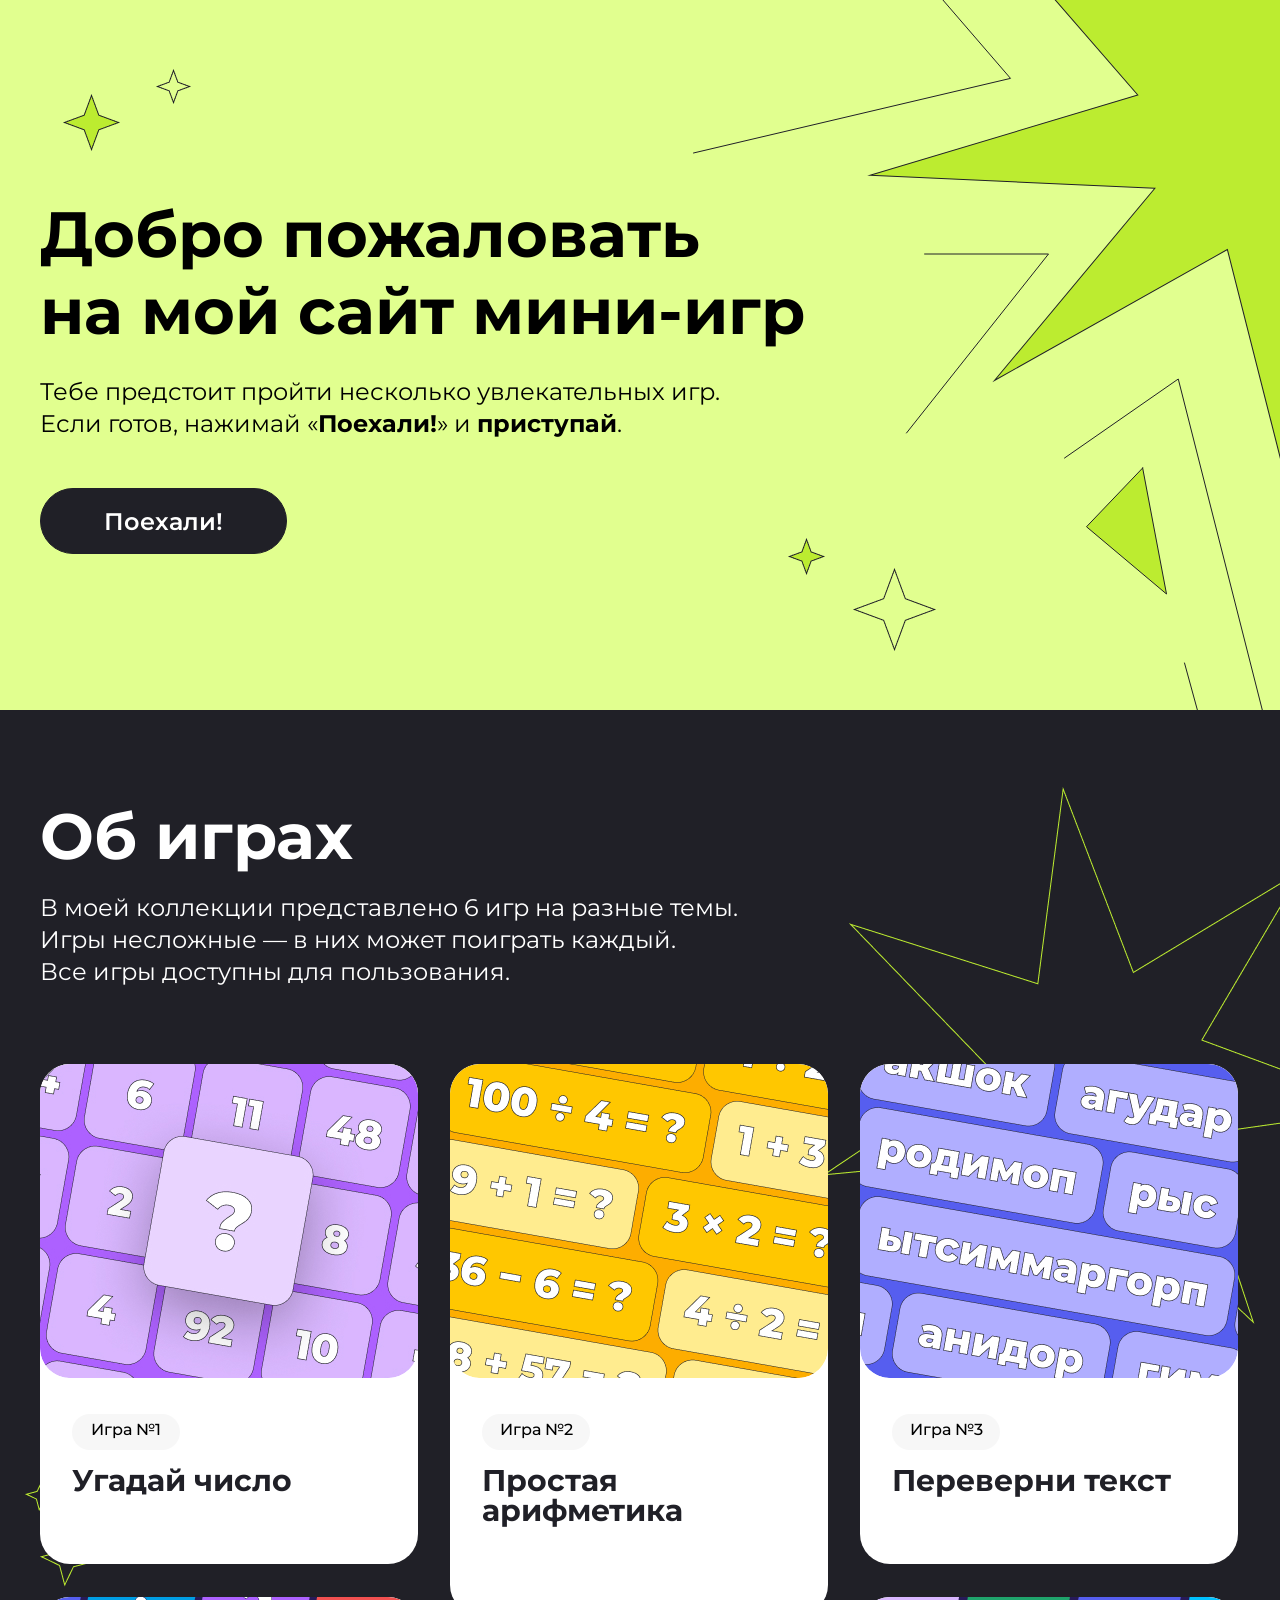
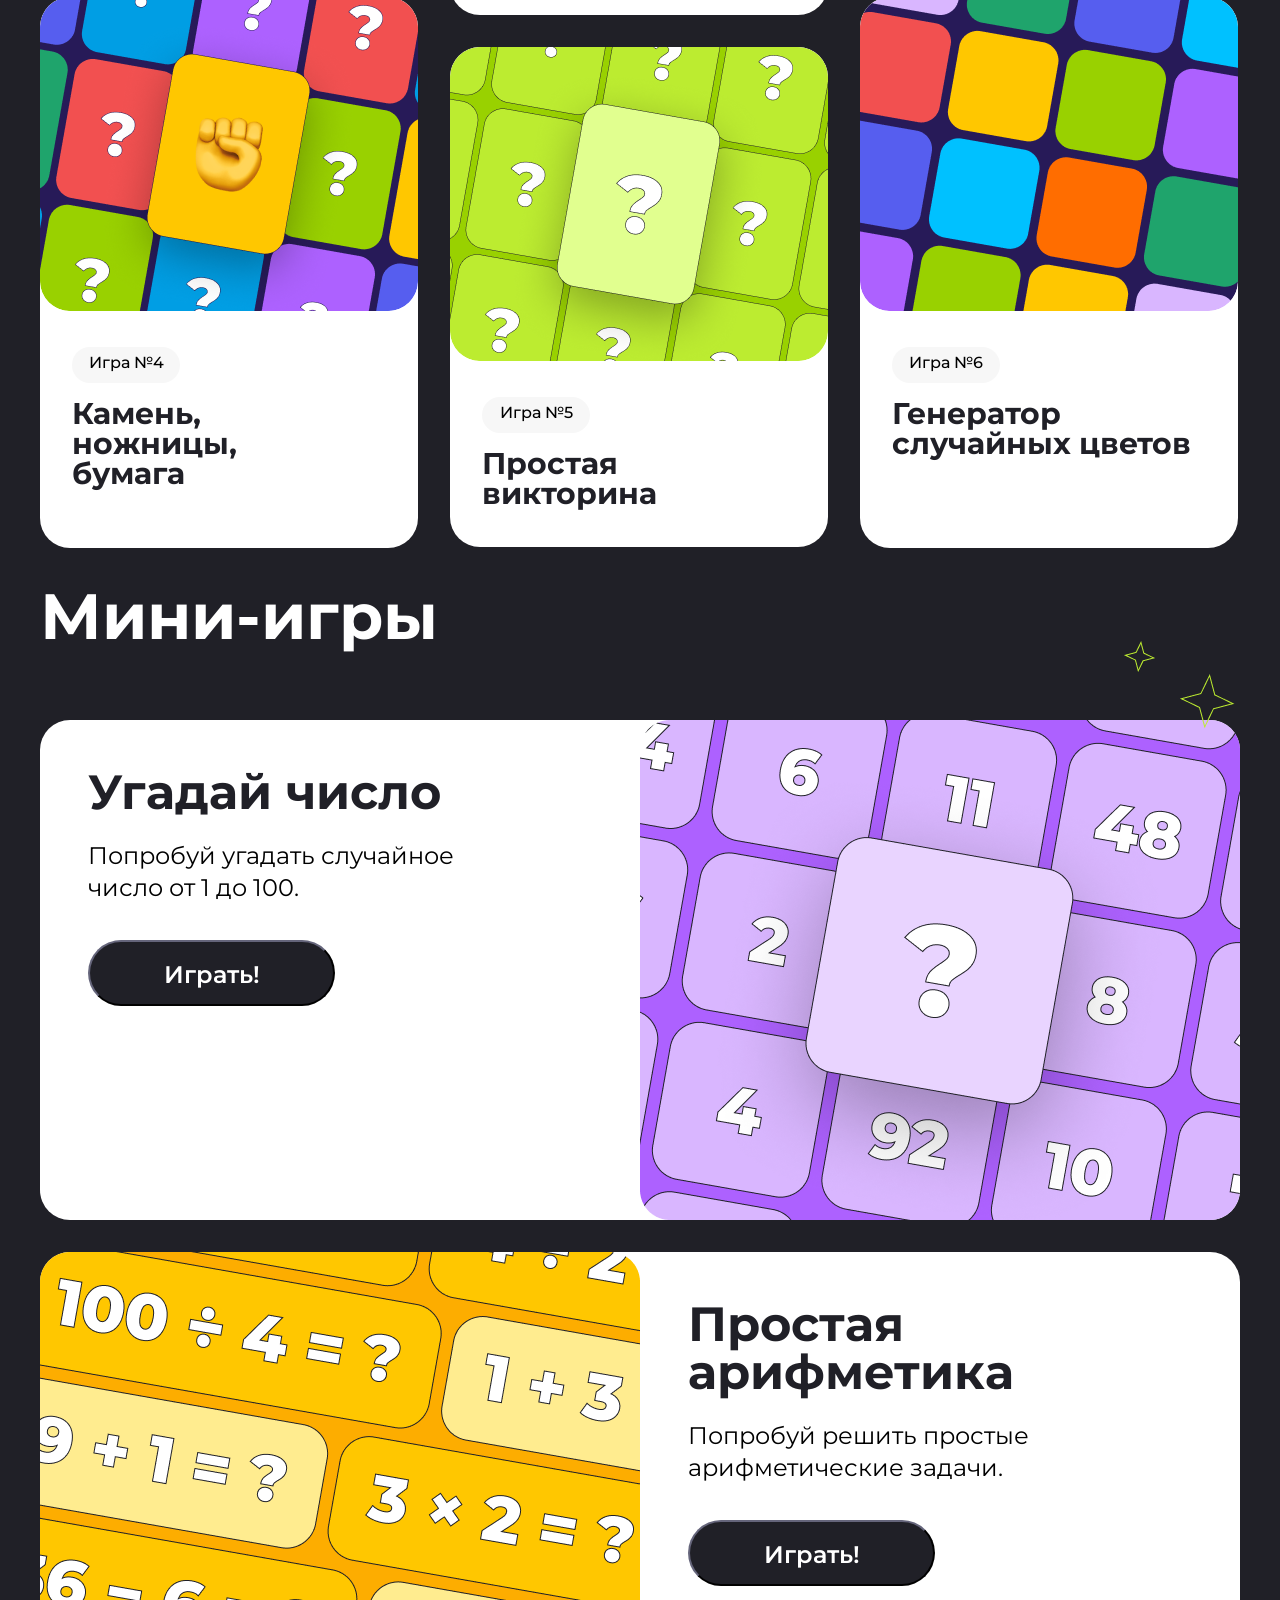
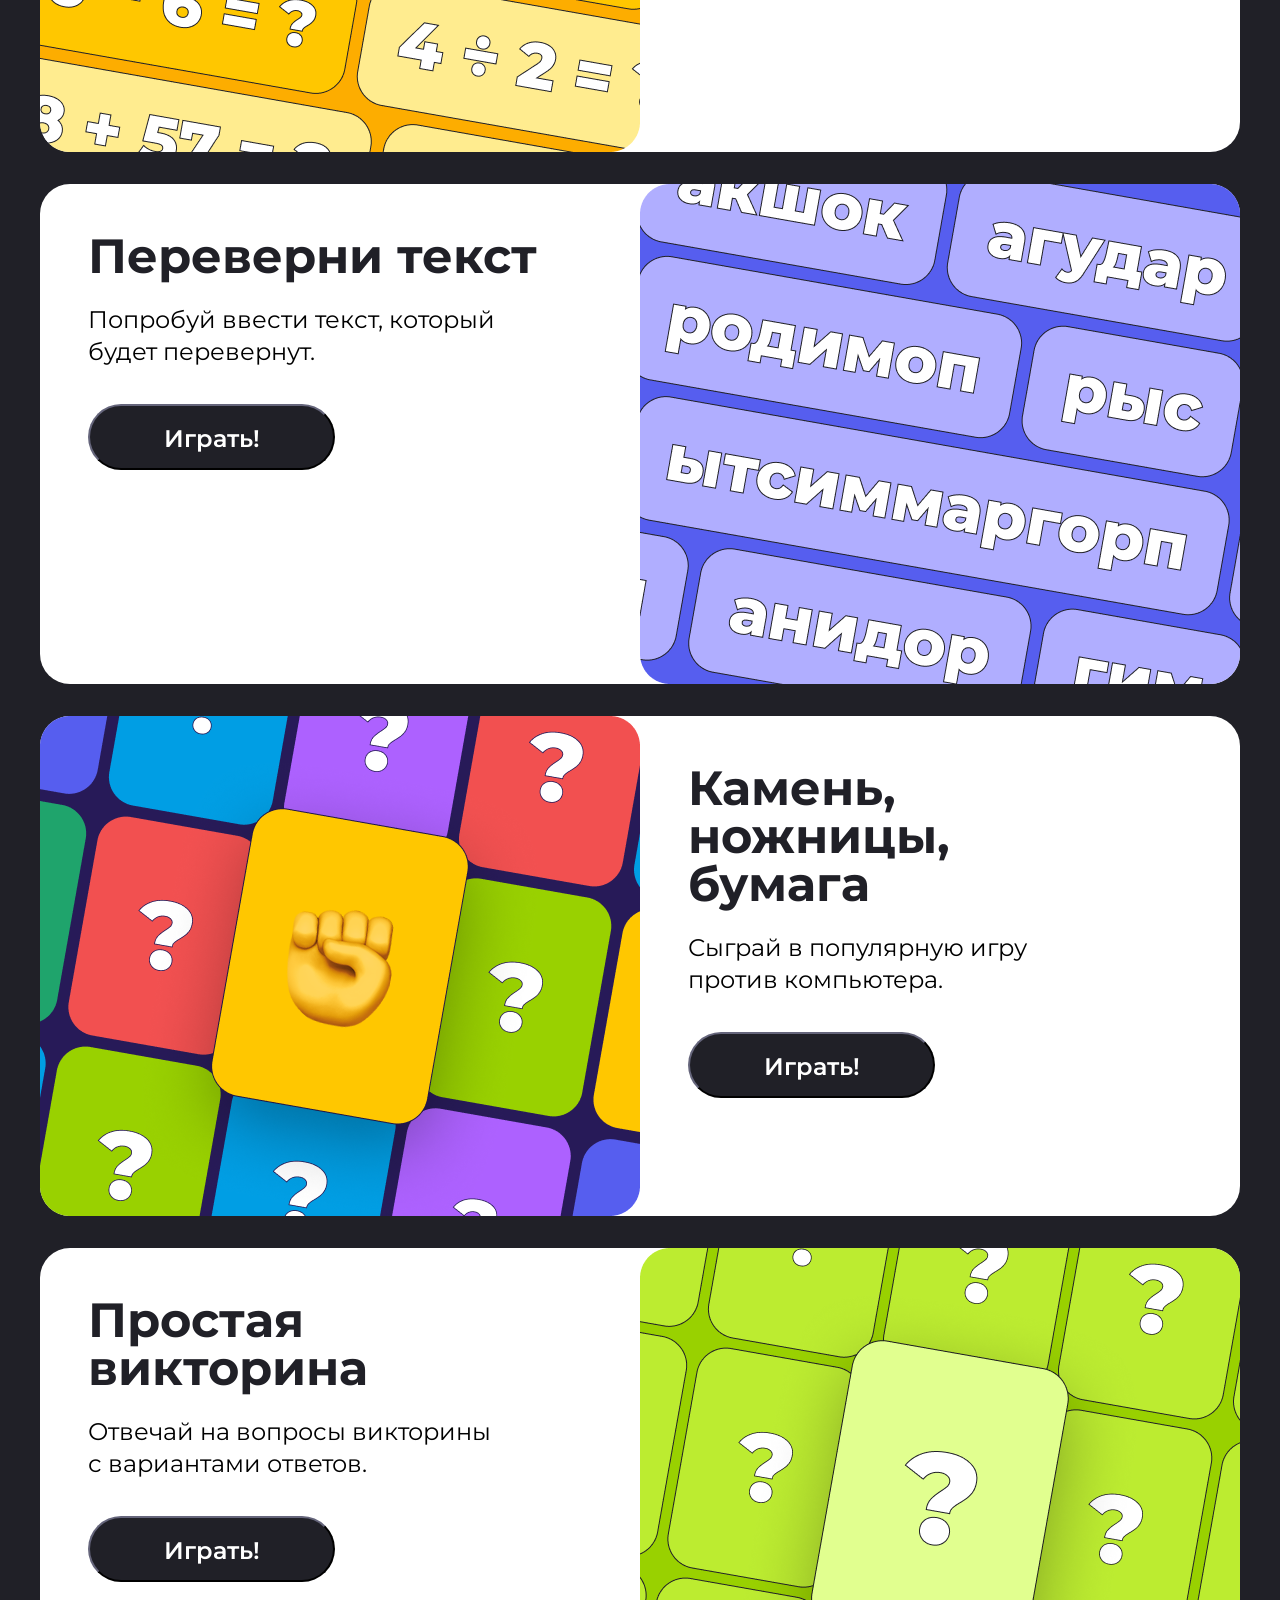
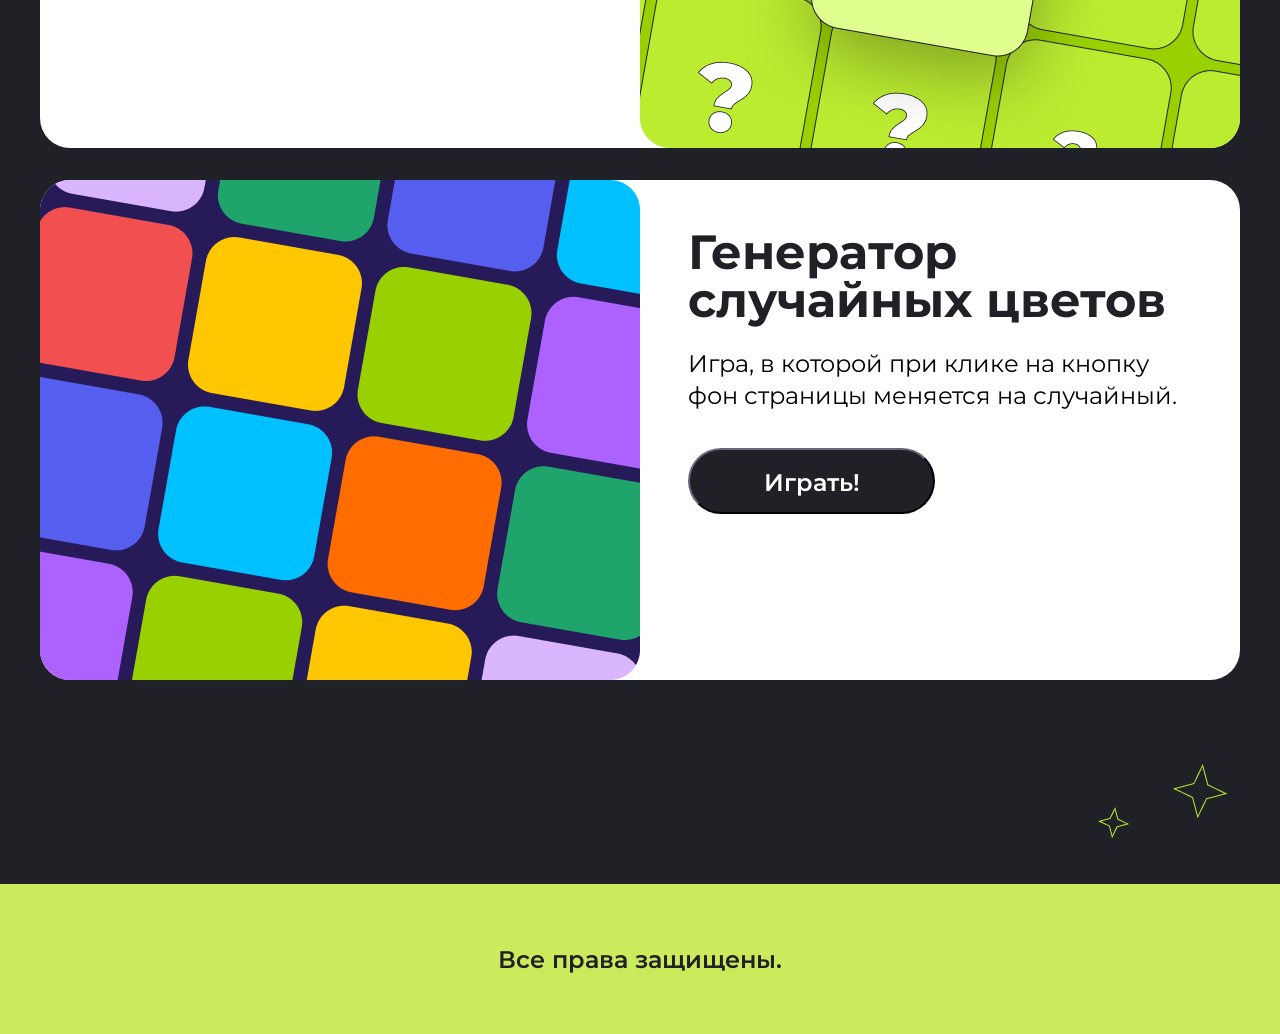
==== index.html @ 420e9882 "changed hw-4" ====
<!DOCTYPE html>
<html lang="ru">
<head>
    <meta charset="UTF-8">
    <meta name="viewport" content="width=device-width, initial-scale=1.0">
    <link rel="stylesheet" href="style.css">
    <link rel="preconnect" href="https://fonts.googleapis.com">
    <link rel="preconnect" href="https://fonts.gstatic.com" crossorigin>
    <link href="https://fonts.googleapis.com/css2?family=Montserrat:ital,wght@0,100..900;1,100..900&family=Poppins:ital,wght@0,100;0,200;0,300;0,400;0,500;0,600;0,700;0,800;0,900;1,100;1,200;1,300;1,400;1,500;1,600;1,700;1,800;1,900&display=swap" rel="stylesheet">
    <title>Сайт с мини-играми</title>
</head>
<body>
    <header class="header centre">
        <div class="header__stars">
            <img class="header__star header__star_group" src="img/Group 1597880565.svg" alt="звездочки справа">
            <img class="header__star header__star_phone" src="img/Vector.png" alt="звезда">
            <img class="header__star header__star_right header__star_big" src="img/Star 4.png" alt="звезда справа">
            <img class="header__star header__star_right" src="img/Star 5.png" alt="звезда справа">
            <img class="header__star header__star_left header__star_big" src="img/Star 2.png" alt="звезда слева">
            <img class="header__star header__star_left" src="img/Star 3.png" alt="звезда слева">
        </div>
        <h1 class="header__title">Добро пожаловать на&nbsp;мой сайт мини-игр</h1>
        <p class="header__par">Тебе предстоит пройти несколько увлекательных игр. Если готов, нажимай «<b>Поехали!</b>» и <b>приступай</b>.</p>
        <button class="header__button">Поехали!</button>
        <div class="header__line">
            <span class="header__word">Викторина</span>
            <span class="header__spark" aria-hidden="true">✦</span>
            <span class="header__word">Угадай число</span>
        </div>
    </header>
    <section class="about centre">
        <img class="about__star about__star_right" src="img/big_star_about.png" alt="звезда">
        <img class="about__star about__star_little" src="img/little_star.png" alt="звезда">
        <img class="about__star about__star_big"src="img/big_star.png" alt="звезда">
        <h2 class="about__title">
            <span class="about__heading about__heading_desktop">Об играх</span>
            <span class="about__heading about__heading_phone">Мини-игры</span>
        </h2>
        <p class="about__par">В моей коллекции представлено 6 игр на разные темы.<br>Игры несложные — в них может поиграть каждый.<br>Все игры доступны для пользования.</p>
        <div class="about__sections">
            <div class="about__section about__section_one">
                <img class="about__img" src="img/Обложка карточки.jpg" alt="Угадай число">
                <p class="about__number">Игра №1</p>
                <p class="about__play">Угадай число</p>
                <p class="about__descr">Попробуй угадать случайное число от 1 до 100.</p>
                <button class="about__button">Играть!</button>
            </div>
            <div class="about__section about__section_one about__section_big">
                <img class="about__img" src="img/Обложка карточки.png" alt="Простая арифметика">
                <p class="about__number">Игра №2</p>
                <p class="about__play">Простая<br>арифметика</p>
                <p class="about__descr">Попробуй решить простые арифметические задачи.</p>
                <button class="about__button">Играть!</button>
            </div>
            <div class="about__section about__section_one">
                <img class="about__img" src="img/Обложка карточки (1).png" alt="Переверни текст">
                <p class="about__number">Игра №3</p>
                <p class="about__play">Переверни текст</p>
                <p class="about__descr">Попробуй ввести текст, который будет перевернут.</p>
                <button class="about__button">Играть!</button>
            </div>
            <div class="about__section about__section_one about__section_big about__section_bottom">
                <img class="about__img" src="img/Обложка карточки (2).png" alt="Камень, ножницы, бумага">
                <p class="about__number">Игра №4</p>
                <p class="about__play">Камень,<br>ножницы,<br>бумага</p>
                <p class="about__descr">Сыграй в популярную игру против компьютера.</p>
                <button class="about__button">Играть!</button>
            </div>
            <div class="about__section about__section_one">
                <img class="about__img" src="img/Обложка карточки (3).png" alt="Простая викторина">
                <p class="about__number">Игра №5</p>
                <p class="about__play">Простая<br>викторина</p>
                <p class="about__descr">Отвечай на вопросы викторины с вариантами ответов.</p>
                <button class="about__button" onclick="startQuiz()">Играть!</button>
            </div>
            <div class="about__section about__section_one about__section_big about__section_bottom">
                <img class="about__img" src="img/Обложка карточки (4).png" alt="Генератор случайных цветов">
                <p class="about__number">Игра №6</p>
                <p class="about__play">Генератор случайных цветов</p>
                <p class="about__descr">Игра, в которой при клике на кнопку фон страницы меняется на случайный.</p>
                <button class="about__button">Играть!</button>
            </div>
        </div>
    </section>
    <section class="games centre">
        <h2 class="games__title">Мини-игры</h2>
        <img class="games__star games__star_little games__star_little_top" src="img/little_star.png" alt="звезда">
        <img class="games__star games__star_big games__star_big_top"src="img/big_star.png" alt="звезда">
        <img class="games__star games__star_little games__star_little_bottom" src="img/little_star.png" alt="звезда">
        <img class="games__star games__star_big games__star_big_bottom"src="img/big_star.png" alt="звезда">
        <div class="games__choise">
            <div class="games__game">
                <div class="games__game_description">
                    <h3 class="games__game_title">Угадай число</h3>
                    <p class="games__game_subtitle">Попробуй угадать случайное<br>число от 1 до 100.</p>
                    <button class="games__game_button">Играть!</button>
                </div>
                <img class="games__game_img" src="img/Большая карточка.png" alt="Игра">
            </div>
            <div class="games__game">
                <img class="games__game_img" src="img/Большая карточка (1).png" alt="Игра">
                <div class="games__game_description">
                    <h3 class="games__game_title">Простая арифметика</h3>
                    <p class="games__game_subtitle">Попробуй решить простые арифметические задачи.</p>
                    <button class="games__game_button">Играть!</button>
                </div>
            </div>
            <div class="games__game">
                <div class="games__game_description">
                    <h3 class="games__game_title">Переверни текст</h3>
                    <p class="games__game_subtitle">Попробуй ввести текст, который<br>будет перевернут.</p>
                    <button class="games__game_button">Играть!</button>
                </div>
                <img class="games__game_img" src="img/Большая карточка (2).png" alt="Игра">
            </div>
            <div class="games__game">
                <img class="games__game_img" src="img/Большая карточка (3).png" alt="Игра">
                <div class="games__game_description">
                    <h3 class="games__game_title">Камень,<br>ножницы,<br>бумага</h3>
                    <p class="games__game_subtitle">Сыграй в популярную игру<br>против компьютера.</p>
                    <button class="games__game_button">Играть!</button>
                </div>
            </div>
            <div class="games__game">
                <div class="games__game_description">
                    <h3 class="games__game_title">Простая<br>викторина</h3>
                    <p class="games__game_subtitle">Отвечай на вопросы викторины<br>с вариантами ответов.</p>
                    <button class="games__game_button" onclick="startQuiz()">Играть!</button>
                </div>
                <img class="games__game_img" src="img/Большая карточка (4).png" alt="Игра">
            </div>
            <div class="games__game">
                <img class="games__game_img" src="img/Большая карточка (5).png" alt="Игра">
                <div class="games__game_description">
                    <h3 class="games__game_title">Генератор случайных цветов</h3>
                    <p class="games__game_subtitle">Игра, в которой при клике на кнопку фон страницы меняется на случайный.</p>
                    <button class="games__game_button">Играть!</button>
                </div>
            </div>
        </div>
    </section>
    <footer class="footer">
        <p class="footer__text">Все права защищены.</p>
    </footer>
    <script src="script.js"></script>
    <script src="hw-4.js"></script>
</body>
</html>
---- style.css ----
* {
  margin: 0px;
  padding: 0px;
}

.centre {
  padding-left: calc(50% - 600px);
  padding-right: calc(50% - 600px);
}

body, button {
  font-family: "Montserrat";
}

.header {
  height: 710px;
  background-color: #E1FF8F;
  position: relative;
}
.header__star {
  position: absolute;
}
.header__star_phone {
  display: none;
}
.header__star_group {
  right: 0px;
}
.header__star_right {
  right: 455px;
  top: 538px;
}
.header__star_right.header__star_big {
  right: 344px;
  top: 568px;
}
.header__star_left {
  left: 156px;
  top: 69px;
}
.header__star_left.header__star_big {
  left: 63px;
  top: 94px;
}
.header__title {
  padding-top: 196px;
  width: 769px;
  height: 156px;
  font-weight: 700;
  font-style: Bold;
  font-size: 64px;
  line-height: 1.2;
  letter-spacing: 0px;
  vertical-align: middle;
  padding-bottom: 24px;
}
.header__par {
  width: 720px;
  font-weight: 400;
  font-style: Regular;
  font-size: 24px;
  line-height: 32px;
  letter-spacing: 0px;
  vertical-align: middle;
}
.header__button {
  border: 1px solid #202027;
  width: 247px;
  height: 66px;
  border-width: 1px;
  padding-top: 16px;
  padding-right: 28px;
  padding-bottom: 16px;
  padding-left: 28px;
  opacity: 1;
  border-radius: 60px;
  margin-top: 48px;
  background-color: #202027;
  font-family: "Montserrat";
  font-weight: 600;
  font-size: 24px;
  line-height: 142%;
  letter-spacing: 0%;
  text-align: center;
  color: white;
  margin-bottom: 156px;
  transition: 0.5s;
}
.header__button:hover {
  background-color: #E1FF8F;
  color: #202027;
}
.header__line {
  display: none;
}

.about {
  height: 1438px;
  background-color: #202027;
  position: relative;
}
.about__star {
  position: absolute;
  z-index: 0;
}
.about__star_big {
  top: 822px;
  left: 40px;
}
.about__star_right {
  top: 77px;
  right: 0px;
}
.about__star_little {
  top: 770px;
  left: 25px;
}
.about__title {
  font-weight: 700;
  font-style: Bold;
  font-size: 64px;
  line-height: 100%;
  letter-spacing: 0px;
  vertical-align: middle;
  margin-bottom: 24px;
  color: white;
  padding-top: 94px;
}
.about__heading_phone {
  display: none;
}
.about__par {
  width: 788px;
  font-family: Montserrat;
  font-weight: 400;
  font-style: Regular;
  font-size: 24px;
  line-height: 32px;
  letter-spacing: 0px;
  vertical-align: middle;
  color: white;
  padding-bottom: 76px;
}
.about__sections {
  display: flex;
  flex-wrap: wrap;
  gap: 32px;
}
.about__section_one {
  z-index: 1;
  height: 500px;
  width: 378px;
  border-radius: 30px;
  background-color: white;
  transition: 1.5s;
}
.about__section_one:hover {
  scale: 1.1;
}
.about__section_big {
  height: 551px;
}
.about__section_bottom {
  margin-top: -50px;
}
.about__img {
  border-radius: 30px;
}
.about__number {
  width: 108px;
  height: 28px;
  font-weight: 500;
  font-style: Medium;
  font-size: 16px;
  line-height: 1;
  letter-spacing: 0px;
  vertical-align: bottom;
  background-color: #F7F7F7;
  border-radius: 20px;
  text-align: center;
  padding-top: 8px;
  margin-left: 32px;
  margin-top: 32px;
}
.about__play {
  font-weight: 700;
  font-style: Bold;
  font-size: 30px;
  line-height: 1;
  letter-spacing: 0px;
  vertical-align: middle;
  color: #202027;
  margin-left: 32px;
  margin-top: 16px;
}
.about__descr {
  display: none;
}
.about__button {
  display: none;
}

.games {
  background-color: #202027;
  height: 3500px;
  padding-top: 36px;
  position: relative;
}
.games__star {
  position: absolute;
}
.games__star_little_top {
  top: 93px;
  right: 124px;
}
.games__star_little_bottom {
  right: 150px;
  bottom: 45px;
}
.games__star_big_top {
  top: 126px;
  right: 45px;
}
.games__star_big_bottom {
  bottom: 65px;
  right: 52px;
}
.games__title {
  font-weight: 700;
  font-style: Bold;
  font-size: 64px;
  line-height: 100%;
  letter-spacing: 0px;
  color: white;
  vertical-align: middle;
  margin-bottom: 72px;
}
.games__game {
  background-color: #FFFFFF;
  width: 1200px;
  height: 500px;
  margin-bottom: 32px;
  border-radius: 30px;
  display: flex;
}
.games__game_description {
  width: 600px;
  padding: 48px;
}
.games__game_title {
  font-weight: 700;
  font-style: Bold;
  font-size: 48px;
  line-height: 100%;
  letter-spacing: 0px;
  vertical-align: middle;
  color: #202027;
  margin-bottom: 24px;
}
.games__game_subtitle {
  font-weight: 400;
  font-size: 24px;
  line-height: 32px;
  letter-spacing: 0px;
  vertical-align: middle;
  margin-bottom: 36px;
}
.games__game_button {
  background-color: #202027;
  padding: 16px 28px 16px 28px;
  border-radius: 60px;
  font-weight: 600;
  font-size: 24px;
  line-height: 142%;
  letter-spacing: 0%;
  text-align: center;
  color: #FFFFFF;
  width: 247px;
  height: 66px;
  border-color: #202027;
  transition: 0.5s;
}
.games__game_button:hover {
  background-color: #FFFFFF;
  color: #202027;
}

.footer {
  display: flex;
  justify-content: center;
  align-items: center;
  height: 150px;
  background-color: #C9EB5C;
}
.footer__text {
  font-weight: 600;
  font-size: 24px;
  color: #202027;
}

@media (max-width: 1024px) {
  .centre {
    padding-left: 32px;
    padding-right: 32px;
  }
  .header {
    height: 700px;
  }
  .header__star_group {
    display: none;
  }
  .header__star_phone {
    display: block;
    right: 0px;
    top: 0px;
  }
  .header__star_left {
    left: 92px;
    top: 65px;
    width: 21px;
  }
  .header__star_left.header__star_big {
    left: 38px;
    top: 98px;
    width: 34px;
  }
  .header__star_right {
    right: 85px;
    top: 559px;
    width: 17px;
  }
  .header__star_right.header__star_big {
    right: 33px;
    top: 582px;
    width: 38px;
  }
  .header__title {
    width: 100%;
    max-width: 600px;
    height: auto;
    margin: 0 auto;
    padding-top: 147px;
    padding-bottom: 24px;
    font-size: 40px;
    text-align: center;
  }
  .header__par {
    width: 100%;
    max-width: 600px;
    margin: 0 auto;
    font-size: 16px;
    line-height: 20px;
    text-align: center;
  }
  .header__button {
    display: block;
    width: 285px;
    height: 54px;
    margin: 40px auto 0;
    padding: 0;
    font-size: 16px;
  }
  .header__line {
    display: flex;
    justify-content: space-between;
    align-items: center;
    position: absolute;
    left: 0;
    bottom: 0;
    width: 100%;
    height: 52px;
    padding: 0 32px;
    box-sizing: border-box;
    background-color: #C9EB5C;
    font-weight: 700;
    font-size: 18px;
    text-transform: uppercase;
    color: #202027;
  }
  .about {
    height: auto;
    padding-bottom: 16px;
  }
  .about__title {
    padding-top: 56px;
    margin-bottom: 48px;
    font-size: 40px;
  }
  .about__heading_desktop {
    display: none;
  }
  .about__heading_phone {
    display: inline;
  }
  .about__par {
    display: none;
  }
  .about__sections {
    gap: 24px;
  }
  .about__section_one {
    width: calc(50% - 12px);
    height: auto;
    padding-bottom: 32px;
  }
  .about__section_one:hover {
    scale: 1;
  }
  .about__section_big {
    height: auto;
  }
  .about__section_bottom {
    margin-top: 0px;
  }
  .about__img {
    display: block;
    width: 100%;
    height: 285px;
    -o-object-fit: cover;
       object-fit: cover;
  }
  .about__number {
    display: none;
  }
  .about__play {
    margin: 32px 29px 0;
    font-size: 32px;
    line-height: 1.2;
  }
  .about__descr {
    display: block;
    margin: 16px 29px 0;
    font-weight: 400;
    font-size: 16px;
    line-height: 20px;
    color: #202027;
  }
  .about__button {
    display: block;
    width: calc(100% - 58px);
    height: 54px;
    margin: 32px 29px 0;
    border: none;
    border-radius: 60px;
    background-color: #202027;
    font-weight: 600;
    font-size: 16px;
    color: white;
  }
  .footer {
    display: flex;
    justify-content: center;
    align-items: center;
    height: 100px;
    background-color: #C9EB5C;
  }
  .footer__text {
    font-weight: 600;
    font-size: 16px;
    color: #202027;
  }
}
@media (max-width: 475px) {
  .games {
    display: none;
  }
  .centre {
    padding-left: 16px;
    padding-right: 16px;
  }
  .header__line {
    padding: 0 20px;
  }
  .about__star {
    display: none;
  }
  .about__section_one {
    width: 100%;
  }
}/*# sourceMappingURL=style.css.map */
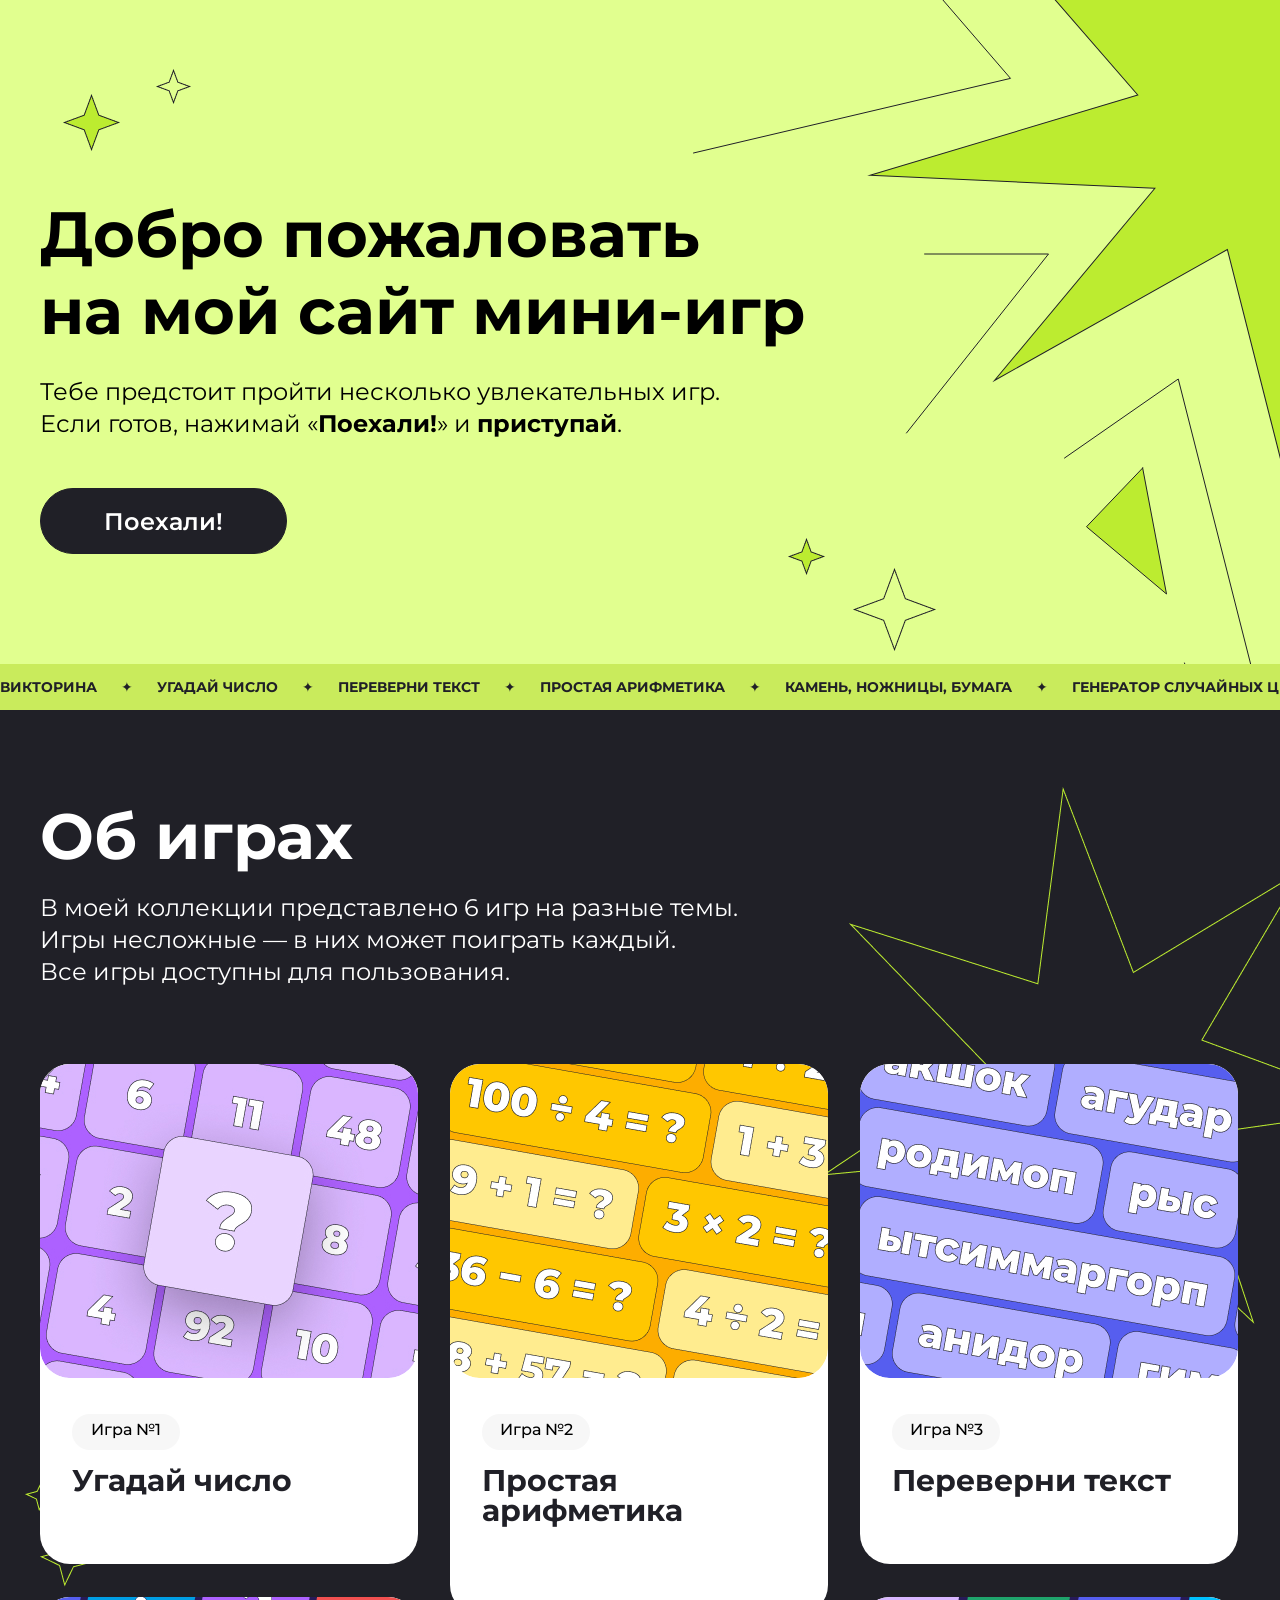
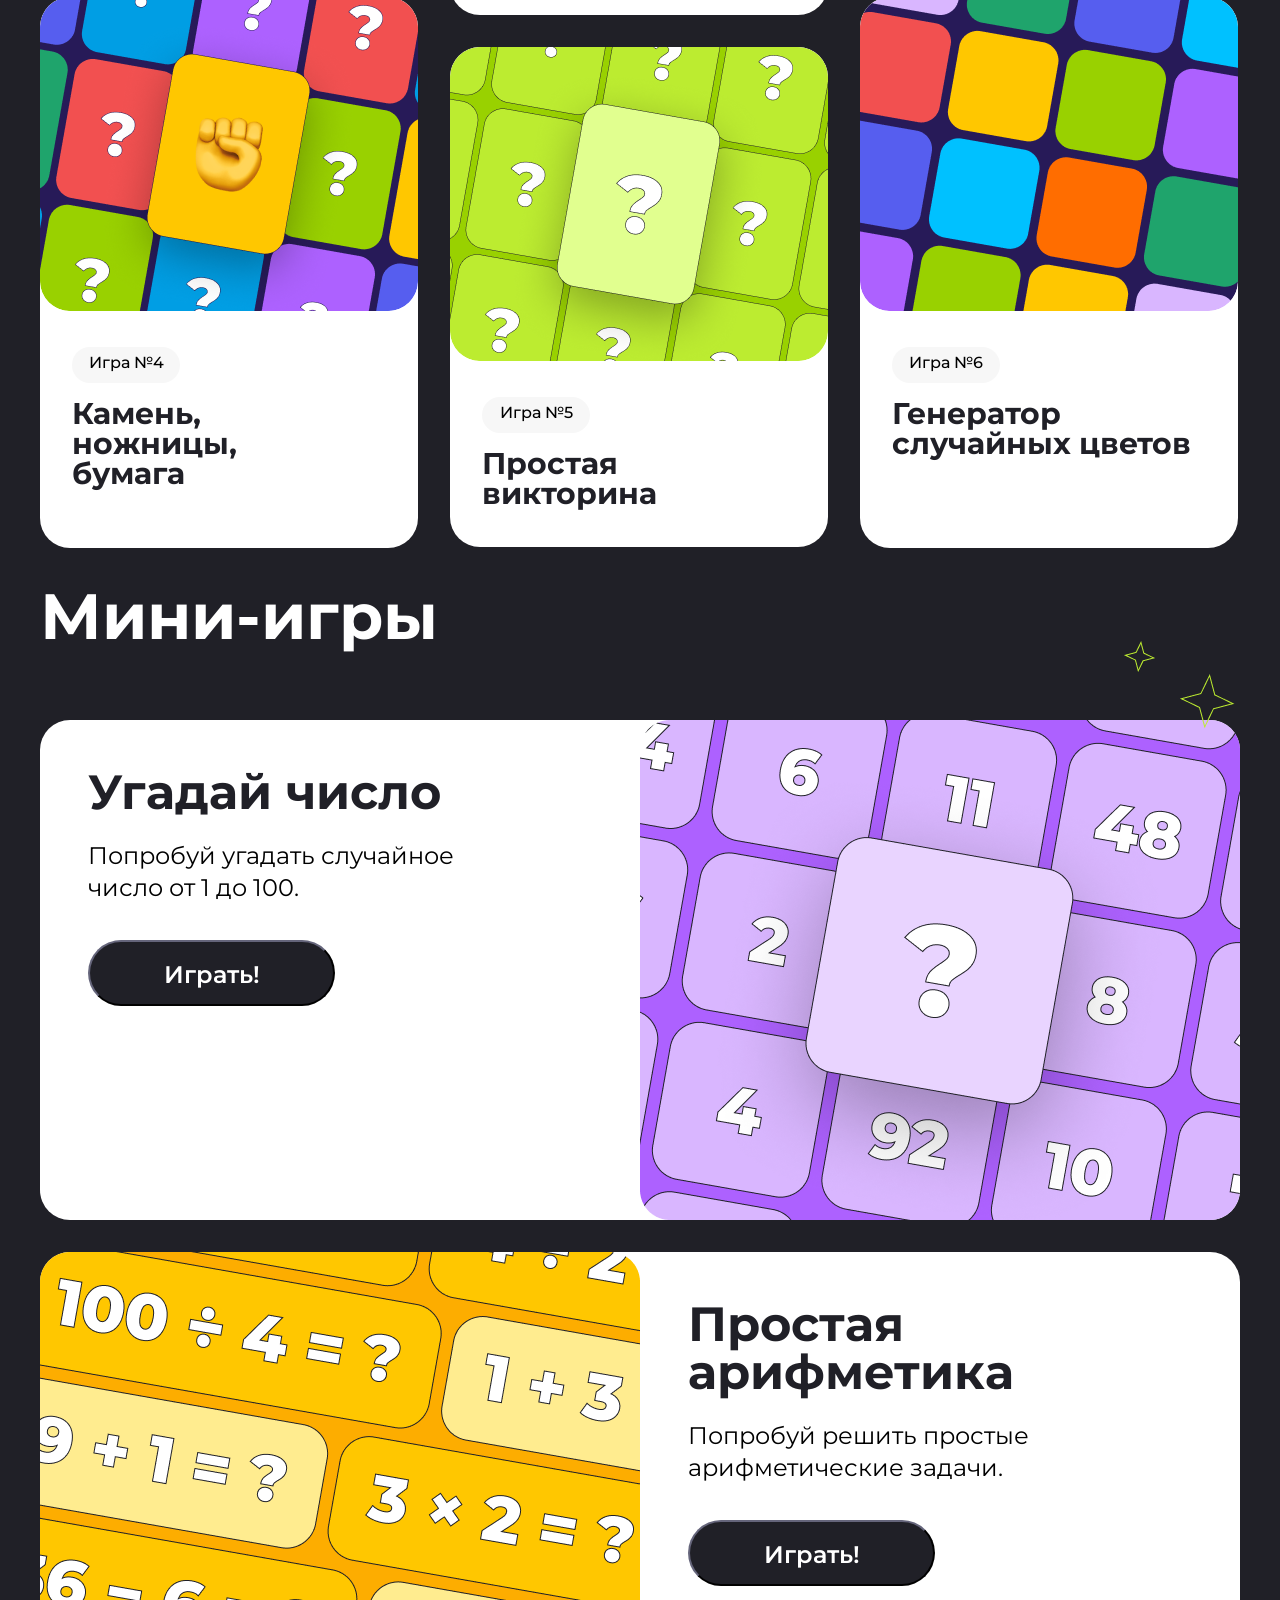
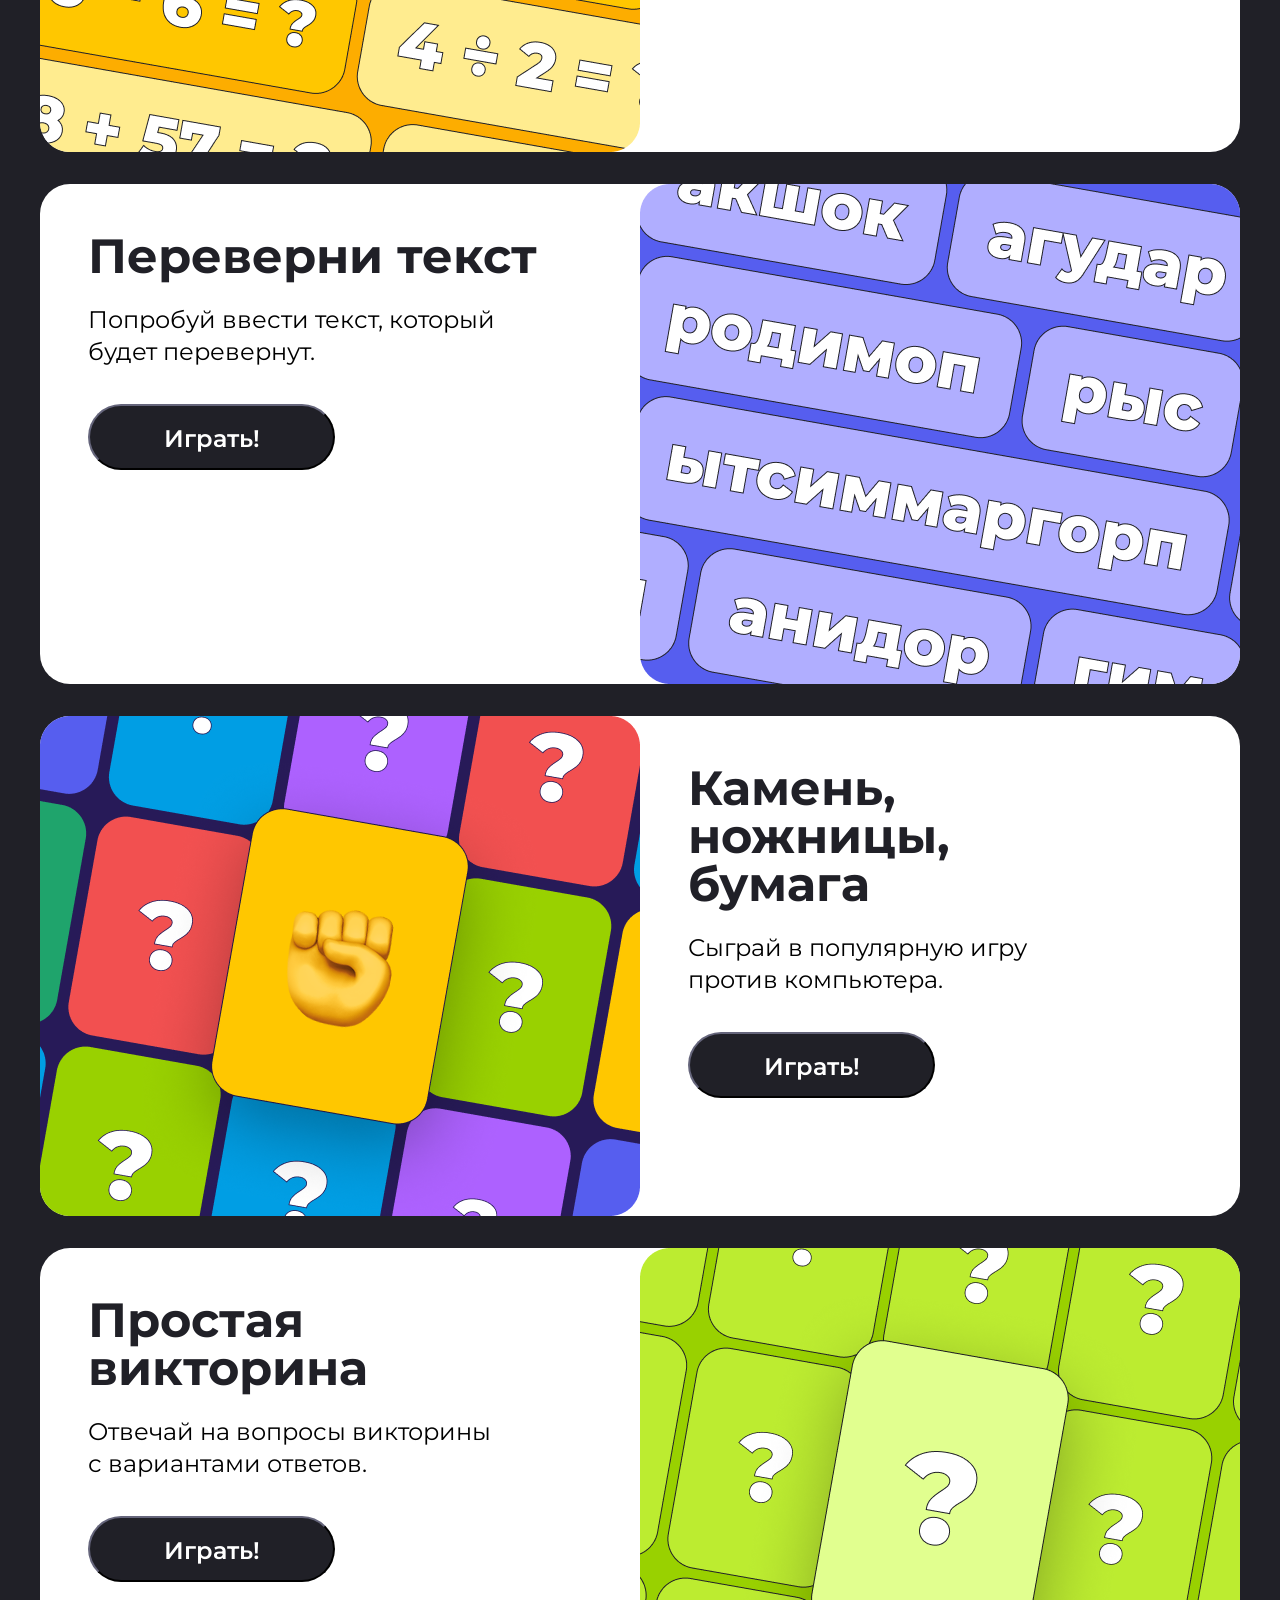
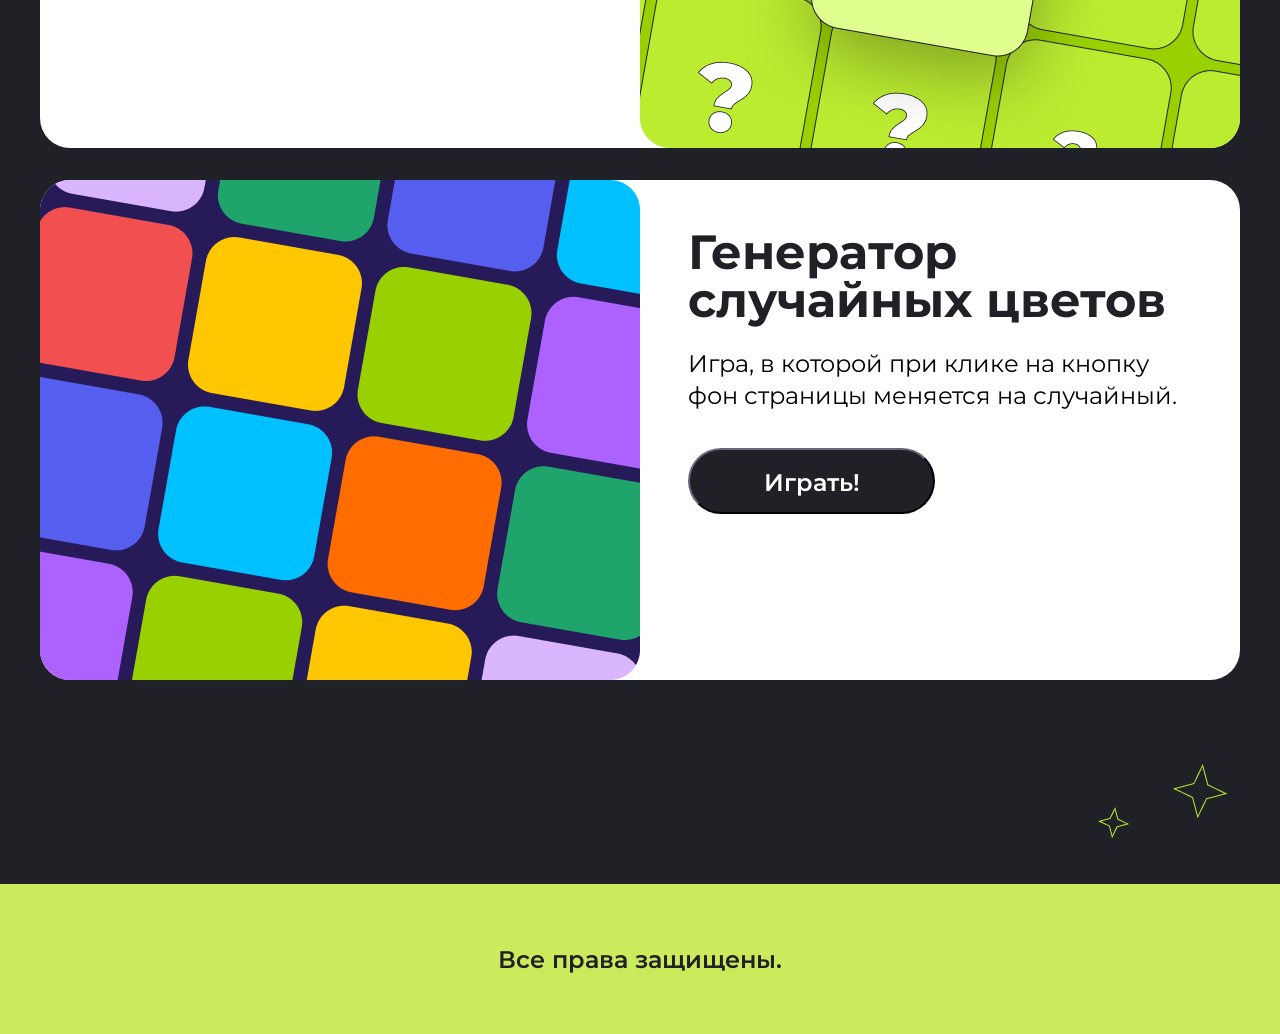
==== commit 97e0c977: "added last changes" ====
--- a/index.html
+++ b/index.html
@@ -22,106 +22,133 @@
         <h1 class="header__title">Добро пожаловать на&nbsp;мой сайт мини-игр</h1>
         <p class="header__par">Тебе предстоит пройти несколько увлекательных игр. Если готов, нажимай «<b>Поехали!</b>» и <b>приступай</b>.</p>
         <button class="header__button">Поехали!</button>
-        <div class="header__line">
-            <span class="header__word">Викторина</span>
-            <span class="header__spark" aria-hidden="true">✦</span>
-            <span class="header__word">Угадай число</span>
+        <div class="header__line" aria-hidden="true">
+            <div class="header__track">
+                <div class="header__group">
+                    <span class="header__word">Викторина</span>
+                    <span class="header__spark">✦</span>
+                    <span class="header__word">Угадай число</span>
+                    <span class="header__spark">✦</span>
+                    <span class="header__word">Переверни текст</span>
+                    <span class="header__spark">✦</span>
+                    <span class="header__word">Простая арифметика</span>
+                    <span class="header__spark">✦</span>
+                    <span class="header__word">Камень, ножницы, бумага</span>
+                    <span class="header__spark">✦</span>
+                    <span class="header__word">Генератор случайных цветов</span>
+                    <span class="header__spark">✦</span>
+                </div>
+                <div class="header__group">
+                    <span class="header__word">Викторина</span>
+                    <span class="header__spark">✦</span>
+                    <span class="header__word">Угадай число</span>
+                    <span class="header__spark">✦</span>
+                    <span class="header__word">Переверни текст</span>
+                    <span class="header__spark">✦</span>
+                    <span class="header__word">Простая арифметика</span>
+                    <span class="header__spark">✦</span>
+                    <span class="header__word">Камень, ножницы, бумага</span>
+                    <span class="header__spark">✦</span>
+                    <span class="header__word">Генератор случайных цветов</span>
+                    <span class="header__spark">✦</span>
+                </div>
+            </div>
         </div>
     </header>
     <section class="about centre">
         <img class="about__star about__star_right" src="img/big_star_about.png" alt="звезда">
         <img class="about__star about__star_little" src="img/little_star.png" alt="звезда">
-        <img class="about__star about__star_big"src="img/big_star.png" alt="звезда">
+        <img class="about__star about__star_big" src="img/big_star.png" alt="звезда">
         <h2 class="about__title">
             <span class="about__heading about__heading_desktop">Об играх</span>
             <span class="about__heading about__heading_phone">Мини-игры</span>
         </h2>
         <p class="about__par">В моей коллекции представлено 6 игр на разные темы.<br>Игры несложные — в них может поиграть каждый.<br>Все игры доступны для пользования.</p>
         <div class="about__sections">
-            <div class="about__section about__section_one">
+            <a class="about__section about__section_one" href="#game1">
                 <img class="about__img" src="img/Обложка карточки.jpg" alt="Угадай число">
                 <p class="about__number">Игра №1</p>
                 <p class="about__play">Угадай число</p>
                 <p class="about__descr">Попробуй угадать случайное число от 1 до 100.</p>
-                <button class="about__button">Играть!</button>
-            </div>
-            <div class="about__section about__section_one about__section_big">
+                <span class="about__button">Играть!</span>
+            </a>
+            <a class="about__section about__section_one about__section_big" href="#game2">
                 <img class="about__img" src="img/Обложка карточки.png" alt="Простая арифметика">
                 <p class="about__number">Игра №2</p>
                 <p class="about__play">Простая<br>арифметика</p>
                 <p class="about__descr">Попробуй решить простые арифметические задачи.</p>
-                <button class="about__button">Играть!</button>
-            </div>
-            <div class="about__section about__section_one">
+                <span class="about__button">Играть!</span>
+            </a>
+            <a class="about__section about__section_one" href="#game3">
                 <img class="about__img" src="img/Обложка карточки (1).png" alt="Переверни текст">
                 <p class="about__number">Игра №3</p>
                 <p class="about__play">Переверни текст</p>
                 <p class="about__descr">Попробуй ввести текст, который будет перевернут.</p>
-                <button class="about__button">Играть!</button>
-            </div>
-            <div class="about__section about__section_one about__section_big about__section_bottom">
+                <span class="about__button">Играть!</span>
+            </a>
+            <a class="about__section about__section_one about__section_big about__section_bottom" href="#game4">
                 <img class="about__img" src="img/Обложка карточки (2).png" alt="Камень, ножницы, бумага">
                 <p class="about__number">Игра №4</p>
                 <p class="about__play">Камень,<br>ножницы,<br>бумага</p>
                 <p class="about__descr">Сыграй в популярную игру против компьютера.</p>
-                <button class="about__button">Играть!</button>
-            </div>
-            <div class="about__section about__section_one">
+                <span class="about__button">Играть!</span>
+            </a>
+            <a class="about__section about__section_one" href="#game5">
                 <img class="about__img" src="img/Обложка карточки (3).png" alt="Простая викторина">
                 <p class="about__number">Игра №5</p>
                 <p class="about__play">Простая<br>викторина</p>
                 <p class="about__descr">Отвечай на вопросы викторины с вариантами ответов.</p>
-                <button class="about__button" onclick="startQuiz()">Играть!</button>
-            </div>
-            <div class="about__section about__section_one about__section_big about__section_bottom">
+                <span class="about__button">Играть!</span>
+            </a>
+            <a class="about__section about__section_one about__section_big about__section_bottom" href="#game6">
                 <img class="about__img" src="img/Обложка карточки (4).png" alt="Генератор случайных цветов">
                 <p class="about__number">Игра №6</p>
                 <p class="about__play">Генератор случайных цветов</p>
                 <p class="about__descr">Игра, в которой при клике на кнопку фон страницы меняется на случайный.</p>
-                <button class="about__button">Играть!</button>
-            </div>
+                <span class="about__button">Играть!</span>
+            </a>
         </div>
     </section>
     <section class="games centre">
         <h2 class="games__title">Мини-игры</h2>
         <img class="games__star games__star_little games__star_little_top" src="img/little_star.png" alt="звезда">
-        <img class="games__star games__star_big games__star_big_top"src="img/big_star.png" alt="звезда">
+        <img class="games__star games__star_big games__star_big_top" src="img/big_star.png" alt="звезда">
         <img class="games__star games__star_little games__star_little_bottom" src="img/little_star.png" alt="звезда">
-        <img class="games__star games__star_big games__star_big_bottom"src="img/big_star.png" alt="звезда">
+        <img class="games__star games__star_big games__star_big_bottom" src="img/big_star.png" alt="звезда">
         <div class="games__choise">
-            <div class="games__game">
+            <div class="games__game" id="game1">
                 <div class="games__game_description">
                     <h3 class="games__game_title">Угадай число</h3>
                     <p class="games__game_subtitle">Попробуй угадать случайное<br>число от 1 до 100.</p>
-                    <button class="games__game_button">Играть!</button>
+                    <button class="games__game_button" onclick="searchNumber()">Играть!</button>
                 </div>
                 <img class="games__game_img" src="img/Большая карточка.png" alt="Игра">
             </div>
-            <div class="games__game">
+            <div class="games__game" id="game2">
                 <img class="games__game_img" src="img/Большая карточка (1).png" alt="Игра">
                 <div class="games__game_description">
                     <h3 class="games__game_title">Простая арифметика</h3>
                     <p class="games__game_subtitle">Попробуй решить простые арифметические задачи.</p>
-                    <button class="games__game_button">Играть!</button>
+                    <button class="games__game_button" onclick="easyMath()">Играть!</button>
                 </div>
             </div>
-            <div class="games__game">
+            <div class="games__game" id="game3">
                 <div class="games__game_description">
                     <h3 class="games__game_title">Переверни текст</h3>
                     <p class="games__game_subtitle">Попробуй ввести текст, который<br>будет перевернут.</p>
-                    <button class="games__game_button">Играть!</button>
+                    <button class="games__game_button" onclick="reversedText()">Играть!</button>
                 </div>
                 <img class="games__game_img" src="img/Большая карточка (2).png" alt="Игра">
             </div>
-            <div class="games__game">
+            <div class="games__game" id="game4">
                 <img class="games__game_img" src="img/Большая карточка (3).png" alt="Игра">
                 <div class="games__game_description">
                     <h3 class="games__game_title">Камень,<br>ножницы,<br>бумага</h3>
                     <p class="games__game_subtitle">Сыграй в популярную игру<br>против компьютера.</p>
-                    <button class="games__game_button">Играть!</button>
+                    <button class="games__game_button" onclick="rockPaperScissors()">Играть!</button>
                 </div>
             </div>
-            <div class="games__game">
+            <div class="games__game" id="game5">
                 <div class="games__game_description">
                     <h3 class="games__game_title">Простая<br>викторина</h3>
                     <p class="games__game_subtitle">Отвечай на вопросы викторины<br>с вариантами ответов.</p>
@@ -129,12 +156,12 @@
                 </div>
                 <img class="games__game_img" src="img/Большая карточка (4).png" alt="Игра">
             </div>
-            <div class="games__game">
+            <div class="games__game games__game_change" id="game6">
                 <img class="games__game_img" src="img/Большая карточка (5).png" alt="Игра">
                 <div class="games__game_description">
                     <h3 class="games__game_title">Генератор случайных цветов</h3>
                     <p class="games__game_subtitle">Игра, в которой при клике на кнопку фон страницы меняется на случайный.</p>
-                    <button class="games__game_button">Играть!</button>
+                    <button class="games__game_button" onclick="randomColors()">Играть!</button>
                 </div>
             </div>
         </div>
@@ -143,6 +170,5 @@
         <p class="footer__text">Все права защищены.</p>
     </footer>
     <script src="script.js"></script>
-    <script src="hw-4.js"></script>
 </body>
 </html>
--- a/style.css
+++ b/style.css
@@ -1,8 +1,19 @@
+@charset "UTF-8";
 * {
   margin: 0px;
   padding: 0px;
 }
 
+/* Плавная прокрутка к якорям (#game1 ... #game6) */
+html {
+  scroll-behavior: smooth;
+}
+
+@media (prefers-reduced-motion: reduce) {
+  html {
+    scroll-behavior: auto;
+  }
+}
 .centre {
   padding-left: calc(50% - 600px);
   padding-right: calc(50% - 600px);
@@ -12,6 +23,16 @@
   font-family: "Montserrat";
 }
 
+/* Бегущая строка: лента сдвигается на половину своей ширины (одна группа),
+   затем цикл повторяется без скачка */
+@keyframes marquee {
+  from {
+    transform: translateX(0);
+  }
+  to {
+    transform: translateX(-50%);
+  }
+}
 .header {
   height: 710px;
   background-color: #E1FF8F;
@@ -90,10 +111,53 @@
   background-color: #E1FF8F;
   color: #202027;
 }
+.header {
+  /* Полоса на всю ширину экрана внизу шапки.
+     .header имеет position: relative, поэтому left/right: 0
+     растягивают полосу на всю ширину, несмотря на padding у .centre */
+}
 .header__line {
-  display: none;
-}
-
+  position: absolute;
+  left: 0;
+  right: 0;
+  bottom: 0;
+  z-index: 1;
+  overflow: hidden;
+  background-color: #C9EB5C;
+  padding: 16px 0;
+}
+.header__track {
+  display: flex;
+  width: -moz-max-content;
+  width: max-content;
+  animation: marquee 30s linear infinite;
+}
+.header__group {
+  display: flex;
+  flex-shrink: 0;
+  align-items: center;
+  gap: 24px;
+  padding-right: 24px; /* равен gap, иначе на стыке групп будет скачок */
+}
+.header__word {
+  white-space: nowrap;
+  text-transform: uppercase;
+  font-weight: 700;
+  font-size: 14px;
+  line-height: 1;
+  color: #202027;
+}
+.header__spark {
+  font-size: 14px;
+  line-height: 1;
+  color: #202027;
+}
+
+@media (prefers-reduced-motion: reduce) {
+  .header__track {
+    animation: none;
+  }
+}
 .about {
   height: 1438px;
   background-color: #202027;
@@ -146,6 +210,14 @@
   flex-wrap: wrap;
   gap: 32px;
 }
+.about {
+  /* Карточка теперь <a>: сбрасываем стили ссылки */
+}
+.about__section {
+  display: block;
+  color: inherit;
+  text-decoration: none;
+}
 .about__section_one {
   z-index: 1;
   height: 500px;
@@ -242,6 +314,7 @@
   margin-bottom: 32px;
   border-radius: 30px;
   display: flex;
+  scroll-margin-top: 20px; /* отступ сверху после прокрутки к якорю */
 }
 .games__game_description {
   width: 600px;
